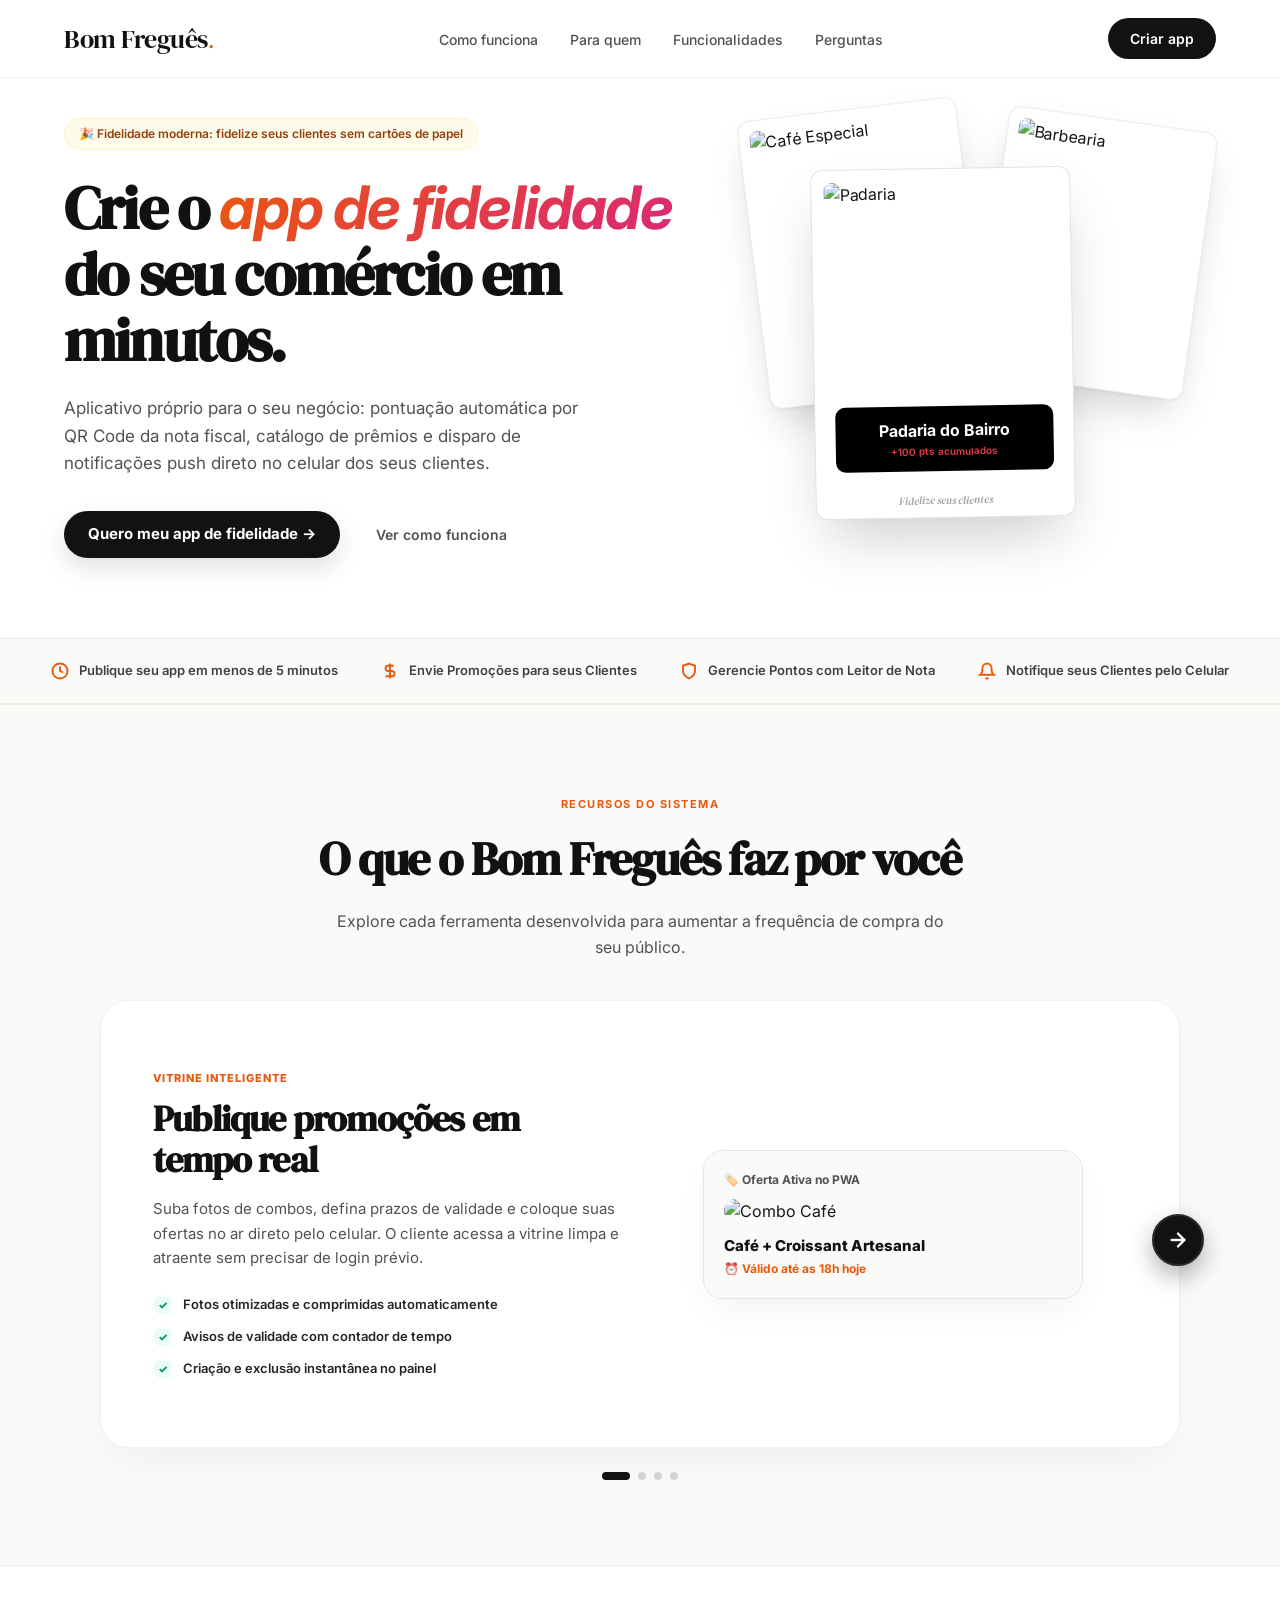
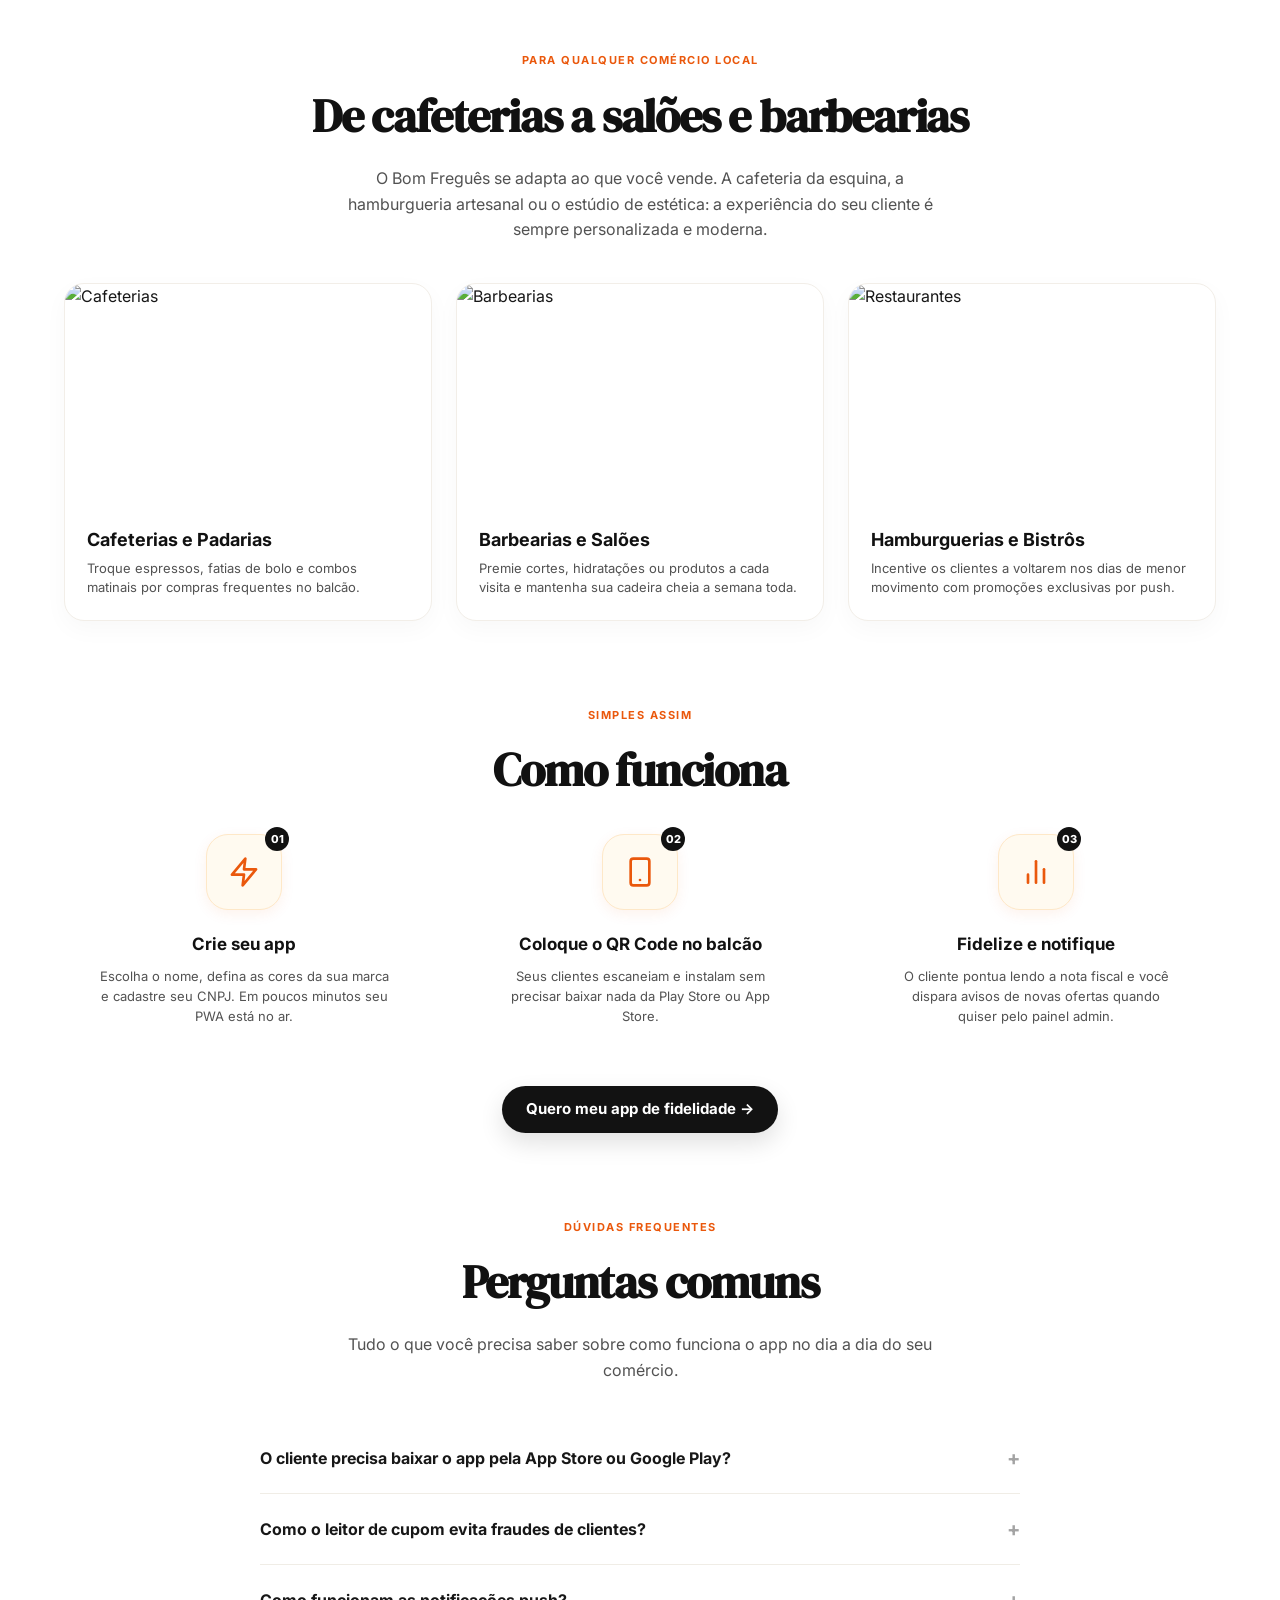
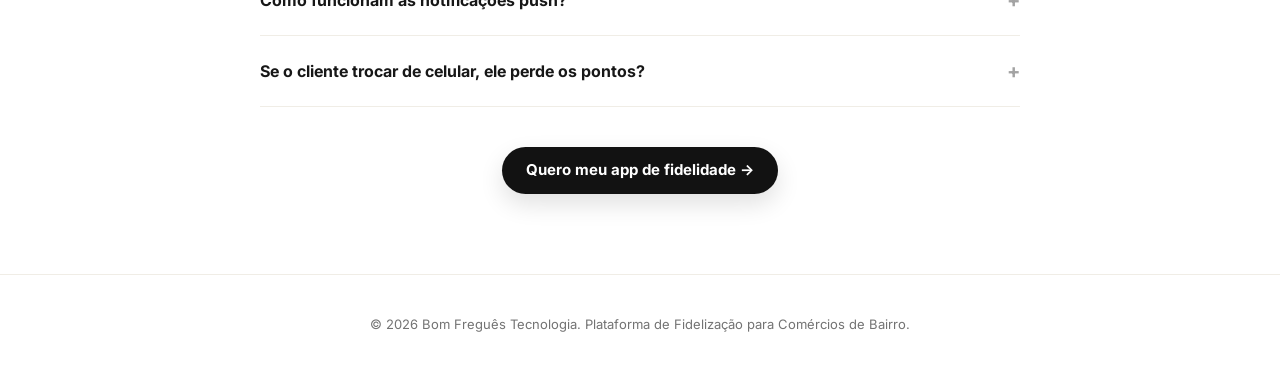
==== public/index.html @ 0c9c9f6c "Deploy inicial Bom Freguês" ====
<!DOCTYPE html>
<html lang="pt-BR">
<head>
  <meta charset="UTF-8">
  <meta name="viewport" content="width=device-width, initial-scale=1.0, maximum-scale=1.0, user-scalable=no">
  <title>Bom Freguês — Crie o app de fidelidade do seu comércio em minutos</title>

  <link rel="preconnect" href="https://fonts.googleapis.com">
  <link rel="preconnect" href="https://fonts.gstatic.com" crossorigin>
  <link href="https://fonts.googleapis.com/css2?family=DM+Serif+Display:ital@0;1&family=Inter:wght@400;500;600;700;800&display=swap" rel="stylesheet">

  <script src="https://cdnjs.cloudflare.com/ajax/libs/qrcodejs/1.0.0/qrcode.min.js"></script>

  <style>
    :root {
      --primary: #121212;
      --accent-gradient: linear-gradient(135deg, #ea580c 0%, #db2777 100%);
      --bg: #ffffff;
      --text: #171717;
      --muted: #525252;
      --border: #f0ede6;
      --card-border: #f2eee8;
    }

    * {
      box-sizing: border-box;
      margin: 0;
      padding: 0;
      font-family: 'Inter', -apple-system, BlinkMacSystemFont, sans-serif;
      -webkit-tap-highlight-color: transparent;
    }

    html {
      scroll-behavior: smooth;
    }

    body {
      background-color: var(--bg);
      color: var(--text);
      line-height: 1.5;
      overflow-x: hidden;
    }

    section, header, div[id] {
      scroll-margin-top: 95px;
    }

    /* Navbar Full Width */
    .navbar-wrapper {
      width: 100%;
      background: rgba(255, 255, 255, 0.96);
      backdrop-filter: blur(10px);
      -webkit-backdrop-filter: blur(10px);
      position: sticky;
      top: 0;
      z-index: 100;
      border-bottom: 1px solid rgba(240, 237, 230, 0.85);
    }

    .navbar {
      max-width: 1200px;
      margin: 0 auto;
      padding: 18px 24px;
      display: flex;
      align-items: center;
      justify-content: space-between;
    }

    .brand-logo {
      font-family: 'DM Serif Display', Georgia, serif;
      font-size: 26px;
      color: #111;
      text-decoration: none;
      letter-spacing: -0.5px;
    }

    .brand-dot {
      color: #ea580c;
    }

    .nav-links {
      display: flex;
      align-items: center;
      gap: 32px;
      list-style: none;
    }

    .nav-links a {
      text-decoration: none;
      font-size: 14px;
      color: #525252;
      font-weight: 500;
      transition: color 0.15s;
    }

    .nav-links a:hover {
      color: #000;
    }

    .nav-actions {
      display: flex;
      align-items: center;
      gap: 18px;
    }

    .btn-pill-dark {
      background: #121212;
      color: #ffffff;
      padding: 10px 22px;
      border-radius: 9999px;
      font-size: 14px;
      font-weight: 600;
      text-decoration: none;
      border: none;
      cursor: pointer;
      display: inline-flex;
      align-items: center;
      gap: 8px;
      transition: all 0.2s;
    }

    .btn-pill-dark:hover {
      background: #2a2a2a;
      transform: translateY(-1px);
    }

    /* Hero */
    .hero {
      max-width: 1200px;
      margin: 20px auto 60px;
      padding: 0 24px;
      display: grid;
      grid-template-columns: 1.15fr 0.85fr;
      gap: 40px;
      align-items: center;
    }

    .announcement-badge {
      display: inline-flex;
      align-items: center;
      gap: 8px;
      background: #fffbeb;
      border: 1px solid #fef3c7;
      padding: 6px 14px;
      border-radius: 9999px;
      font-size: 12px;
      color: #92400e;
      font-weight: 600;
      margin-bottom: 24px;
    }

    .hero-title {
      font-family: 'DM Serif Display', Georgia, serif;
      font-size: 60px;
      line-height: 1.1;
      color: #111;
      letter-spacing: -1.8px;
      margin-bottom: 22px;
    }

    .hero-title .gradient-italic {
      font-style: italic;
      background: var(--accent-gradient);
      -webkit-background-clip: text;
      -webkit-text-fill-color: transparent;
      padding-right: 4px;
    }

    .hero-sub {
      font-size: 17px;
      color: #525252;
      line-height: 1.6;
      margin-bottom: 34px;
      max-width: 520px;
    }

    .hero-ctas {
      display: flex;
      align-items: center;
      gap: 18px;
    }

    .btn-hero-primary {
      background: #121212;
      color: #ffffff;
      padding: 15px 28px;
      border-radius: 9999px;
      font-size: 15px;
      font-weight: 700;
      text-decoration: none;
      display: inline-flex;
      align-items: center;
      gap: 8px;
      box-shadow: 0 10px 24px rgba(0,0,0,0.12);
      transition: all 0.2s;
    }

    .btn-hero-primary:hover {
      background: #2a2a2a;
      transform: translateY(-2px);
    }

    .btn-hero-secondary {
      font-size: 14px;
      color: #525252;
      font-weight: 600;
      text-decoration: none;
    }

    .btn-hero-secondary:hover {
      color: #000;
    }

    /* Polaroids Hero */
    .hero-visual {
      position: relative;
      min-height: 480px;
      display: flex;
      align-items: center;
      justify-content: center;
    }

    .polaroid {
      background: #ffffff;
      padding: 10px 10px 28px 10px;
      border-radius: 12px;
      box-shadow: 0 20px 40px -10px rgba(0,0,0,0.18), 0 1px 3px rgba(0,0,0,0.06);
      border: 1px solid #f0ede8;
      position: absolute;
    }

    .polaroid img {
      width: 100%;
      height: 100%;
      object-fit: cover;
      border-radius: 8px;
      display: block;
    }

    .polaroid-1 {
      width: 220px;
      height: 290px;
      top: 10px;
      left: 10px;
      transform: rotate(-7deg);
      z-index: 1;
    }

    .polaroid-2 {
      width: 210px;
      height: 270px;
      top: 20px;
      right: 15px;
      transform: rotate(8deg);
      z-index: 2;
    }

    .polaroid-main {
      width: 260px;
      height: 350px;
      top: 70px;
      left: 70px;
      transform: rotate(-1deg);
      z-index: 3;
      padding: 12px 12px 34px 12px;
      border: 1px solid #e7e2db;
      box-shadow: 0 28px 60px -15px rgba(0,0,0,0.22);
    }

    .polaroid-main .polaroid-badge {
      position: absolute;
      bottom: 8px;
      left: 0;
      right: 0;
      text-align: center;
      font-size: 11px;
      font-family: 'DM Serif Display', Georgia, serif;
      font-style: italic;
      color: #a8a29e;
    }

    .polaroid-tag-overlay {
      position: absolute;
      bottom: 46px;
      left: 20px;
      right: 20px;
      background: #000000;
      color: #fff;
      padding: 12px;
      border-radius: 10px;
      text-align: center;
    }

    .polaroid-tag-overlay div:first-child {
      font-size: 16px;
      font-weight: 700;
    }

    .polaroid-tag-overlay div:last-child {
      font-size: 10px;
      color: #E23D47;
      margin-top: 2px;
      font-weight: 600;
    }

    /* Trust Bar */
    .trust-bar {
      border-top: 1px solid var(--border);
      border-bottom: 1px solid var(--border);
      background: #fafaf8;
      padding: 22px 24px;
    }

    .trust-inner {
      max-width: 1200px;
      margin: 0 auto;
      display: flex;
      justify-content: space-around;
      align-items: center;
      flex-wrap: wrap;
      gap: 20px;
    }

    .trust-item {
      display: flex;
      align-items: center;
      gap: 10px;
      font-size: 13px;
      font-weight: 600;
      color: #404040;
    }

    .trust-item svg {
      width: 18px;
      height: 18px;
      color: #ea580c;
    }

    /* Seções Gerais */
    .section-wrap {
      max-width: 1200px;
      margin: 80px auto;
      padding: 0 24px;
      text-align: center;
    }

    .section-tag {
      font-size: 11px;
      font-weight: 700;
      text-transform: uppercase;
      letter-spacing: 1.5px;
      color: #ea580c;
      margin-bottom: 12px;
      display: inline-block;
    }

    .section-title {
      font-family: 'DM Serif Display', Georgia, serif;
      font-size: 46px;
      letter-spacing: -1.2px;
      color: #111;
      margin-bottom: 16px;
    }

    .section-sub {
      font-size: 16px;
      color: #525252;
      max-width: 620px;
      margin: 0 auto 40px;
      line-height: 1.6;
    }

    /* ======================================================== */
    /* CARROSSEL COM SETA LATERAL DIREITA EM PRETO             */
    /* ======================================================== */
    .carousel-section {
      background: #fafaf8;
      border-top: 1px solid var(--border);
      border-bottom: 1px solid var(--border);
      padding: 85px 24px;
    }

    .carousel-container {
      max-width: 1080px;
      margin: 0 auto;
      position: relative;
    }

    /* Botão de seta fixado na lateral direita em preto chamativo */
    .arrow-btn-side-right {
      position: absolute;
      right: -24px;
      top: 50%;
      transform: translateY(-50%);
      width: 52px;
      height: 52px;
      border-radius: 50%;
      border: 2px solid #2a2a2a;
      background: #121212;
      color: #ffffff;
      display: flex;
      align-items: center;
      justify-content: center;
      cursor: pointer;
      z-index: 15;
      box-shadow: 0 10px 25px rgba(0,0,0,0.3);
      transition: all 0.2s cubic-bezier(0.16, 1, 0.3, 1);
    }

    .arrow-btn-side-right svg {
      width: 22px;
      height: 22px;
      stroke: #ffffff;
    }

    .arrow-btn-side-right:hover {
      background: #000000;
      transform: translateY(-50%) scale(1.08);
      box-shadow: 0 14px 30px rgba(0,0,0,0.4);
    }

    .carousel-viewport {
      overflow: hidden;
      border-radius: 28px;
      background: #ffffff;
      border: 1px solid var(--card-border);
      box-shadow: 0 20px 48px -15px rgba(0,0,0,0.06);
      touch-action: pan-y;
      cursor: grab;
    }

    .carousel-viewport:active {
      cursor: grabbing;
    }

    .carousel-track {
      display: flex;
      transition: transform 0.45s cubic-bezier(0.16, 1, 0.3, 1);
      width: 100%;
    }

    .carousel-slide {
      min-width: 100%;
      box-sizing: border-box;
      display: grid;
      grid-template-columns: 1fr 1fr;
      gap: 36px;
      padding: 56px 52px;
      align-items: center;
      text-align: left;
    }

    .slide-text-col {
      display: flex;
      flex-direction: column;
      justify-content: center;
    }

    .slide-badge-category {
      font-size: 11px;
      font-weight: 800;
      letter-spacing: 1px;
      text-transform: uppercase;
      color: #ea580c;
      margin-bottom: 12px;
      display: inline-flex;
      align-items: center;
      gap: 6px;
    }

    .slide-title {
      font-family: 'DM Serif Display', Georgia, serif;
      font-size: 36px;
      line-height: 1.15;
      color: #111;
      margin-bottom: 16px;
      letter-spacing: -0.8px;
    }

    .slide-desc {
      font-size: 15px;
      color: #525252;
      line-height: 1.65;
      margin-bottom: 24px;
    }

    .slide-points-list {
      list-style: none;
      display: flex;
      flex-direction: column;
      gap: 12px;
    }

    .slide-points-list li {
      font-size: 13px;
      color: #262626;
      font-weight: 600;
      display: flex;
      align-items: center;
      gap: 10px;
    }

    .slide-points-list li span.check-icon {
      width: 20px;
      height: 20px;
      border-radius: 50%;
      background: #ecfdf5;
      color: #059669;
      display: flex;
      align-items: center;
      justify-content: center;
      font-size: 11px;
      font-weight: 800;
      flex-shrink: 0;
    }

    .slide-visual-col {
      display: flex;
      align-items: center;
      justify-content: center;
    }

    .slide-mockup-frame {
      width: 100%;
      max-width: 380px;
      background: #fafaf8;
      border: 1px solid #e7e5e4;
      border-radius: 20px;
      padding: 20px;
      box-shadow: 0 16px 36px -8px rgba(0,0,0,0.06);
    }

    .mock-push-box {
      background: #ffffff;
      border: 1px solid #e5e5e5;
      border-radius: 14px;
      padding: 14px;
      box-shadow: 0 8px 20px rgba(0,0,0,0.06);
    }
    .mock-push-header {
      display: flex;
      align-items: center;
      justify-content: space-between;
      margin-bottom: 8px;
    }
    .mock-push-img {
      width: 100%;
      height: 140px;
      border-radius: 10px;
      object-fit: cover;
      margin-top: 8px;
    }

    .mock-ticket-box {
      background: #ffffff;
      border: 2px dashed #cbd5e1;
      border-radius: 14px;
      padding: 18px;
      text-align: center;
    }

    .mock-reward-item {
      display: flex;
      align-items: center;
      justify-content: space-between;
      background: #ffffff;
      border: 1px solid #e5e5e5;
      padding: 12px 14px;
      border-radius: 12px;
      margin-bottom: 10px;
    }

    .carousel-nav-bar {
      display: flex;
      align-items: center;
      justify-content: center;
      margin-top: 24px;
      padding: 0 10px;
    }

    .carousel-dots {
      display: flex;
      align-items: center;
      gap: 8px;
    }

    .dot-indicator {
      width: 8px;
      height: 8px;
      border-radius: 9999px;
      background: #d4d4d4;
      cursor: pointer;
      transition: all 0.25s ease;
    }

    .dot-indicator.active {
      width: 28px;
      background: #121212;
    }

    /* Segmentos */
    .segments-grid {
      display: grid;
      grid-template-columns: repeat(3, 1fr);
      gap: 24px;
      text-align: left;
    }

    .segment-card {
      border-radius: 20px;
      overflow: hidden;
      background: #fff;
      border: 1px solid var(--card-border);
      box-shadow: 0 8px 24px rgba(0,0,0,0.03);
      transition: transform 0.2s;
    }

    .segment-card:hover {
      transform: translateY(-4px);
    }

    .segment-img {
      width: 100%;
      height: 220px;
      object-fit: cover;
      display: block;
    }

    .segment-body {
      padding: 22px;
    }

    .segment-body h3 {
      font-size: 18px;
      font-weight: 700;
      margin-bottom: 6px;
      color: #111;
    }

    .segment-body p {
      font-size: 13px;
      color: #525252;
      line-height: 1.5;
    }

    /* Como Funciona com Ícones Vetoriais Sofisticados */
    .how-it-works-line {
      display: grid;
      grid-template-columns: repeat(3, 1fr);
      gap: 36px;
      margin-top: 30px;
      text-align: center;
    }

    .how-step {
      display: flex;
      flex-direction: column;
      align-items: center;
    }

    .step-box-icon {
      width: 76px;
      height: 76px;
      background: #fffaf0;
      border: 1px solid #fee8c8;
      border-radius: 22px;
      display: flex;
      align-items: center;
      justify-content: center;
      position: relative;
      margin-bottom: 22px;
      box-shadow: 0 4px 14px rgba(234, 88, 12, 0.08);
    }

    .step-box-icon svg {
      width: 32px;
      height: 32px;
      stroke: #ea580c;
    }

    .step-number {
      position: absolute;
      top: -8px;
      right: -8px;
      background: #111;
      color: #fff;
      font-size: 11px;
      font-weight: 800;
      width: 24px;
      height: 24px;
      border-radius: 50%;
      display: flex;
      align-items: center;
      justify-content: center;
    }

    .how-step h4 {
      font-size: 17px;
      font-weight: 700;
      color: #111;
      margin-bottom: 8px;
    }

    .how-step p {
      font-size: 13px;
      color: #525252;
      line-height: 1.55;
      max-width: 290px;
    }

    /* FAQ */
    .faq-container {
      max-width: 760px;
      margin: 0 auto;
      text-align: left;
    }

    .faq-item {
      border-bottom: 1px solid var(--border);
      padding: 20px 0;
    }

    .faq-question {
      display: flex;
      justify-content: space-between;
      align-items: center;
      font-size: 16px;
      font-weight: 700;
      color: #171717;
      cursor: pointer;
      user-select: none;
    }

    .faq-question span {
      font-size: 20px;
      color: #a3a3a3;
      transition: transform 0.2s;
    }

    .faq-answer {
      display: none;
      font-size: 14px;
      color: #525252;
      line-height: 1.6;
      margin-top: 10px;
    }

    .faq-item.active .faq-answer {
      display: block;
    }

    .faq-item.active .faq-question span {
      transform: rotate(45deg);
      color: #ea580c;
    }

    /* Setup / Cadastro */
    .setup-section {
      background: #000000;
      border-top: 1px solid var(--border);
      padding: 90px 24px;
    }

    .setup-box {
      max-width: 640px;
      margin: 0 auto;
      background: #ffffff;
      border-radius: 28px;
      border: 1px solid var(--card-border);
      padding: 44px;
      box-shadow: 0 20px 48px -15px rgba(0,0,0,0.06);
    }

    .form-group-item {
      margin-bottom: 20px;
    }

    .form-group-item label {
      display: block;
      font-size: 13px;
      font-weight: 700;
      color: #262626;
      margin-bottom: 8px;
    }

    .form-input {
      width: 100%;
      padding: 13px 16px;
      border: 1.5px solid #e5e5e5;
      background: #fafafa;
      border-radius: 12px;
      font-size: 14px;
      color: #171717;
      outline: none;
      transition: all 0.2s;
    }

    .form-input:focus {
      background: #ffffff;
      border-color: #171717;
    }

    .input-error-msg {
      font-size: 11px;
      color: #dc2626;
      font-weight: 600;
      margin-top: 5px;
      display: none;
    }

    /* Seletor Manual Amigável de Cores */
    .color-manual-grid {
      display: grid;
      grid-template-columns: repeat(3, 1fr);
      gap: 14px;
      margin-top: 6px;
    }

    .color-card-friendly {
      background: #fafafa;
      border: 1.5px solid #e5e5e5;
      border-radius: 16px;
      padding: 16px 12px;
      display: flex;
      flex-direction: column;
      align-items: center;
      gap: 10px;
      transition: border-color 0.2s, background 0.2s;
    }

    .color-card-friendly:focus-within {
      border-color: #171717;
      background: #ffffff;
    }

    .color-circle-button {
      width: 48px;
      height: 48px;
      border-radius: 50%;
      border: 3px solid #ffffff;
      box-shadow: 0 3px 10px rgba(0,0,0,0.15);
      cursor: pointer;
      position: relative;
      transition: transform 0.15s;
    }

    .color-circle-button:hover {
      transform: scale(1.06);
    }

    .color-input-popup {
      position: absolute;
      top: 0;
      left: 0;
      width: 100%;
      height: 100%;
      opacity: 0;
      cursor: pointer;
      border: none;
      padding: 0;
    }

    .color-role-text {
      font-size: 11px;
      font-weight: 700;
      color: #404040;
      text-align: center;
    }

    .color-hex-badge {
      width: 100%;
      border: 1px solid #e5e5e5;
      background: #ffffff;
      border-radius: 8px;
      padding: 6px;
      font-size: 12px;
      font-weight: 700;
      text-transform: uppercase;
      color: #171717;
      text-align: center;
      outline: none;
    }

    /* Botão Principal Sempre Preto */
    .btn-create-submit {
      width: 100%;
      background: #000000 !important;
      color: #ffffff !important;
      padding: 16px;
      border-radius: 9999px;
      font-size: 15px;
      font-weight: 700;
      border: none;
      cursor: pointer;
      display: flex;
      align-items: center;
      justify-content: center;
      gap: 10px;
      margin-top: 24px;
      transition: all 0.2s;
      box-shadow: 0 4px 14px rgba(0,0,0,0.12);
    }

    .btn-create-submit:hover:not(:disabled) {
      background: #2a2a2a !important;
      transform: translateY(-1px);
    }

    .btn-create-submit:disabled {
      cursor: not-allowed;
      opacity: 0.85;
      box-shadow: none;
      transform: none;
    }

    /* Sucesso */
    #box-sucesso-app {
      display: none;
      text-align: center;
    }

    .chip-saida {
      background: #f5f5f4;
      border: 1px solid #e7e5e4;
      padding: 14px;
      border-radius: 12px;
      text-align: left;
      margin-bottom: 12px;
    }

    .chip-saida a {
      color: #ea580c;
      font-weight: 700;
      font-size: 13px;
      word-break: break-all;
      text-decoration: none;
    }

    .site-footer {
      background: #ffffff;
      border-top: 1px solid var(--border);
      padding: 40px 24px;
      text-align: center;
      font-size: 13px;
      color: #737373;
    }

    @media (max-width: 960px) {
      .nav-links { display: none; }
      .hero { grid-template-columns: 1fr; text-align: center; gap: 40px; }
      .hero-title { font-size: 40px; }
      .hero-sub { margin-left: auto; margin-right: auto; }
      .hero-ctas { justify-content: center; }
      .hero-visual { min-height: 380px; }
      .polaroid-1 { width: 170px; height: 230px; }
      .polaroid-2 { width: 160px; height: 220px; }
      .polaroid-main { width: 210px; height: 290px; left: 50px; top: 40px; }
      
      .arrow-btn-side-right {
        right: 8px;
        width: 44px;
        height: 44px;
      }

      .carousel-slide {
        grid-template-columns: 1fr;
        padding: 36px 24px;
        gap: 28px;
      }
      .slide-title { font-size: 28px; }

      .segments-grid { grid-template-columns: 1fr; }
      .how-it-works-line { grid-template-columns: 1fr; gap: 30px; }
      .setup-box { padding: 26px 20px; }
      .color-manual-grid { grid-template-columns: 1fr; }
      .color-card-friendly { flex-direction: row; justify-content: space-between; padding: 12px 16px; }
      .color-hex-badge { width: 90px; }
    }

    /* Container */
    .hero-ctas {
      display: flex;
      gap: 12px;
    }

    /* Estilo comum para os dois botões */
    .btn-hero-primary,
    .btn-hero-secondary {
      display: inline-flex;       /* Permite alinhar o texto perfeitamente no centro */
      align-items: center;        /* Centraliza na vertical */
      justify-content: center;     /* Centraliza o texto e a seta na horizontal */
      width: fit-content;         /* Garante que não estique além do conteúdo */
      padding: 12px 24px;         /* Ajuste o espaçamento interno conforme seu layout */
      text-decoration: none;
    }

    /* Mobile: um embaixo do outro */
    @media (max-width: 640px) {
      .hero-ctas {
        flex-direction: column;
        align-items: center;      /* Evita o stretch padrão e centraliza os botões na tela */
      }

      .btn-hero-primary,
      .btn-hero-secondary {
        width: fit-content;       /* Força o botão a ter apenas o tamanho do conteúdo */
      }
    }
  </style>

  <script src="js/api.js"></script>
  <script src="js/theme.js"></script>
</head>
<body>

  <!-- Navbar Full Width -->
  <div class="navbar-wrapper">
    <nav class="navbar">
      <a href="#" class="brand-logo">
        Bom Freguês<span class="brand-dot">.</span>
      </a>

      <ul class="nav-links">
        <li><a href="#como-funciona">Como funciona</a></li>
        <li><a href="#para-quem">Para quem</a></li>
        <li><a href="#funcionalidades">Funcionalidades</a></li>
        <li><a href="#faq">Perguntas</a></li>
      </ul>

      <div class="nav-actions">
        <a href="./login.html" class="btn-pill-dark">Criar app</a>
      </div>
    </nav>
  </div>

  <!-- Hero Section -->
  <header class="hero">
    <div class="hero-content">
      <div class="announcement-badge">
        🎉 Fidelidade moderna: fidelize seus clientes sem cartões de papel
      </div>

      <h1 class="hero-title">
        Crie o <span class="gradient-italic">app de fidelidade</span> do seu comércio em minutos.
      </h1>

      <p class="hero-sub">
        Aplicativo próprio para o seu negócio: pontuação automática por QR Code da nota fiscal, catálogo de prêmios e disparo de notificações push direto no celular dos seus clientes.
      </p>

      <div class="hero-ctas">
        <a href="./login.html" class="btn-hero-primary">
          Quero meu app de fidelidade &rarr;
        </a>
        <a href="#como-funciona" class="btn-hero-secondary">
          Ver como funciona
        </a>
      </div>
    </div>

    <!-- Polaroids Hero -->
    <div class="hero-visual">
      <div class="polaroid polaroid-1">
        <img src="https://images.unsplash.com/photo-1509042239860-f550ce710b93?auto=format&fit=crop&w=600&q=80" alt="Café Especial">
      </div>
      <div class="polaroid polaroid-2">
        <img src="https://images.unsplash.com/photo-1503951914875-452162b0f3f1?auto=format&fit=crop&w=600&q=80" alt="Barbearia">
      </div>
      <div class="polaroid polaroid-main">
        <img src="https://images.unsplash.com/photo-1613946069412-38f7f1ff0b65?q=80&w=735&auto=format&fit=crop&ixlib=rb-4.1.0&ixid=M3wxMjA3fDB8MHxwaG90by1wYWdlfHx8fGVufDB8fHx8fA%3D%3D" alt="Padaria">
        <div class="polaroid-tag-overlay">
          <div>Padaria do Bairro</div>
          <div>+100 pts acumulados</div>
        </div>
        <div class="polaroid-badge">Fidelize seus clientes</div>
      </div>
    </div>
  </header>

  <!-- Trust Bar -->
  <section class="trust-bar" id="funcionalidades">
    <div class="trust-inner">
      <div class="trust-item">
        <svg viewBox="0 0 24 24" fill="none" stroke="currentColor" stroke-width="2.5"><circle cx="12" cy="12" r="10"/><polyline points="12 6 12 12 16 14"/></svg>
        Publique seu app em menos de 5 minutos
      </div>
      <div class="trust-item">
        <svg viewBox="0 0 24 24" fill="none" stroke="currentColor" stroke-width="2.5"><path d="M12 2v20M17 5H9.5a3.5 3.5 0 0 0 0 7h5a3.5 3.5 0 0 1 0 7H6"/></svg>
        Envie Promoções para seus Clientes
      </div>
      <div class="trust-item">
        <svg viewBox="0 0 24 24" fill="none" stroke="currentColor" stroke-width="2.5"><path d="M12 22s8-4 8-10V5l-8-3-8 3v7c0 6 8 10 8 10z"/></svg>
        Gerencie Pontos com Leitor de Nota
      </div>
      <div class="trust-item">
        <svg viewBox="0 0 24 24" fill="none" stroke="currentColor" stroke-width="2.5"><path d="M18 8A6 6 0 0 0 6 8c0 7-3 9-3 9h18s-3-2-3-9"/><path d="M13.73 21a2 2 0 0 1-3.46 0"/></svg>
        Notifique seus Clientes pelo Celular
      </div>
    </div>
  </section>

  <!-- SEÇÃO FUNCIONALIDADES COM CARROSSEL E SETA LATERAL DIREITA EM PRETO -->
  <section class="carousel-section">
    <div style="max-width: 1200px; margin: 0 auto; text-align: center;">
      <span class="section-tag">Recursos do Sistema</span>
      <h2 class="section-title">O que o Bom Freguês faz por você</h2>
      <p class="section-sub">
        Explore cada ferramenta desenvolvida para aumentar a frequência de compra do seu público.
      </p>

      <!-- Estrutura do Carrossel com Seta na Lateral Direita -->
      <div class="carousel-container">
        <button class="arrow-btn-side-right" onclick="proximoSlide()" title="Próximo Recurso">
          <svg viewBox="0 0 24 24" fill="none" stroke="currentColor" stroke-width="2.5" stroke-linecap="round" stroke-linejoin="round">
            <line x1="5" y1="12" x2="19" y2="12"></line>
            <polyline points="12 5 19 12 12 19"></polyline>
          </svg>
        </button>

        <div class="carousel-viewport" id="carouselViewport">
          <div class="carousel-track" id="carouselTrack">
            
            <!-- Slide 1: Promoções -->
            <div class="carousel-slide">
              <div class="slide-text-col">
                <span class="slide-badge-category">Vitrine Inteligente</span>
                <h3 class="slide-title">Publique promoções em tempo real</h3>
                <p class="slide-desc">
                  Suba fotos de combos, defina prazos de validade e coloque suas ofertas no ar direto pelo celular. O cliente acessa a vitrine limpa e atraente sem precisar de login prévio.
                </p>
                <ul class="slide-points-list">
                  <li><span class="check-icon">✓</span> Fotos otimizadas e comprimidas automaticamente</li>
                  <li><span class="check-icon">✓</span> Avisos de validade com contador de tempo</li>
                  <li><span class="check-icon">✓</span> Criação e exclusão instantânea no painel</li>
                </ul>
              </div>
              <div class="slide-visual-col">
                <div class="slide-mockup-frame">
                  <div style="font-size:12px; font-weight:700; color:#525252; margin-bottom:10px;">🏷️ Oferta Ativa no PWA</div>
                  <img src="https://images.unsplash.com/photo-1517256064527-09c73fc73e38?auto=format&fit=crop&w=400&q=80" style="width:100%; height:160px; object-fit:cover; border-radius:12px;" alt="Combo Café">
                  <div style="margin-top:12px;">
                    <div style="font-size:15px; font-weight:800; color:#111;">Café + Croissant Artesanal</div>
                    <div style="font-size:12px; color:#ea580c; font-weight:700; margin-top:2px;">⏰ Válido até as 18h hoje</div>
                  </div>
                </div>
              </div>
            </div>

            <!-- Slide 2: Prêmios -->
            <div class="carousel-slide">
              <div class="slide-text-col">
                <span class="slide-badge-category">Fidelização Ativa</span>
                <h3 class="slide-title">Catálogo de recompensas personalizável</h3>
                <p class="slide-desc">
                  Defina quais itens o cliente ganha ao acumular pontos. De um café expresso a um desconto de alto valor, o cliente acompanha a barra de progresso dele e resgata com 1 toque no balcão.
                </p>
                <ul class="slide-points-list">
                  <li><span class="check-icon">✓</span> Pontuação justa e configurada pelo lojista</li>
                  <li><span class="check-icon">✓</span> Resgate seguro com confirmação na tela do atendente</li>
                  <li><span class="check-icon">✓</span> Histórico de pontos protegido e unificado por CPF</li>
                </ul>
              </div>
              <div class="slide-visual-col">
                <div class="slide-mockup-frame">
                  <div style="font-size:12px; font-weight:700; color:#525252; margin-bottom:12px;">🎁 Resgate de Itens</div>
                  <div class="mock-reward-item">
                    <div>
                      <div style="font-size:13px; font-weight:700; color:#111;">Cappuccino Grande</div>
                      <div style="font-size:11px; color:#ea580c; font-weight:700;">80 pontos</div>
                    </div>
                    <span style="background:#fef3c7; color:#92400e; font-size:11px; font-weight:700; padding:4px 8px; border-radius:6px;">Resgatar</span>
                  </div>
                  <div class="mock-reward-item">
                    <div>
                      <div style="font-size:13px; font-weight:700; color:#111;">Fatia de Torta Holandesa</div>
                      <div style="font-size:11px; color:#ea580c; font-weight:700;">140 pontos</div>
                    </div>
                    <span style="background:#f5f5f4; color:#a8a29e; font-size:11px; font-weight:700; padding:4px 8px; border-radius:6px;">Faltam 40 pts</span>
                  </div>
                </div>
              </div>
            </div>

            <!-- Slide 3: Leitor NFC-e -->
            <div class="carousel-slide">
              <div class="slide-text-col">
                <span class="slide-badge-category">Tecnologia Anti-Fraude</span>
                <h3 class="slide-title">Pontos por QR Code de cupom fiscal</h3>
                <p class="slide-desc">
                  Chega de carimbos fáceis de falsificar. O cliente usa a câmera do próprio celular para escanear a nota que recebeu na compra. O sistema confere se a nota pertence à sua loja e credita a pontuação.
                </p>
                <ul class="slide-points-list">
                  <li><span class="check-icon">✓</span> Validação automática com o CNPJ do seu estabelecimento</li>
                  <li><span class="check-icon">✓</span> Trava rígida: cada nota só pode ser pontuada 1 única vez</li>
                  <li><span class="check-icon">✓</span> Sem necessidade de leitor físico ou scanner extra no balcão</li>
                </ul>
              </div>
              <div class="slide-visual-col">
                <div class="slide-mockup-frame">
                  <div class="mock-ticket-box">
                    <div style="font-size:24px; margin-bottom:6px;">📷</div>
                    <div style="font-size:14px; font-weight:800; color:#111;">Câmera do Cliente</div>
                    <div style="font-size:11px; color:#525252; margin:6px 0 12px;">Enquadre o QR Code do cupom da compra</div>
                    <div style="background:#ecfdf5; border:1px solid #bbf7d0; color:#065f46; font-size:12px; font-weight:700; padding:8px; border-radius:8px;">
                      ✓ Cupom verificado (+100 pts)
                    </div>
                  </div>
                </div>
              </div>
            </div>

            <!-- Slide 4: Push Notifications -->
            <div class="carousel-slide">
              <div class="slide-text-col">
                <span class="slide-badge-category">Comunicação Direta</span>
                <h3 class="slide-title">Notificações push na tela de bloqueio</h3>
                <p class="slide-desc">
                  O maior diferencial de um app nativo, agora no seu PWA. Dispare novidades e promoções relâmpago que chegam como alerta com imagem na tela de bloqueio do celular de quem já comprou com você.
                </p>
                <ul class="slide-points-list">
                  <li><span class="check-icon">✓</span> Push exclusivo: você não divide audiência com outros comércios</li>
                  <li><span class="check-icon">✓</span> Envio com foto grande de alta conversão</li>
                  <li><span class="check-icon">✓</span> Taxa de abertura muito superior a e-mails ou panfletos</li>
                </ul>
              </div>
              <div class="slide-visual-col">
                <div class="slide-mockup-frame">
                  <div class="mock-push-box">
                    <div class="mock-push-header">
                      <span style="font-size:11px; font-weight:800; color:#111;">🔥 SEU COMÉRCIO</span>
                      <span style="font-size:10px; color:#a3a3a3;">Agora</span>
                    </div>
                    <div style="font-size:13px; font-weight:800; color:#171717;">Festival de Doces neste fim de semana!</div>
                    <div style="font-size:11px; color:#525252; margin-top:2px;">Venha conferir nossos lançamentos e acumule pontos em dobro.</div>
                    <img class="mock-push-img" src="https://images.unsplash.com/photo-1509042239860-f550ce710b93?auto=format&fit=crop&w=400&q=80" alt="Push Preview">
                  </div>
                </div>
              </div>
            </div>

          </div>
        </div>

        <!-- Indicadores de bolinha centralizados -->
        <div class="carousel-nav-bar">
          <div class="carousel-dots" id="carouselDots">
            <span class="dot-indicator active" onclick="irParaSlide(0)"></span>
            <span class="dot-indicator" onclick="irParaSlide(1)"></span>
            <span class="dot-indicator" onclick="irParaSlide(2)"></span>
            <span class="dot-indicator" onclick="irParaSlide(3)"></span>
          </div>
        </div>
      </div>
    </div>
  </section>

  <!-- Para Quem -->
  <section class="section-wrap" id="para-quem">
    <span class="section-tag">Para Qualquer Comércio Local</span>
    <h2 class="section-title">De cafeterias a salões e barbearias</h2>
    <p class="section-sub">
      O Bom Freguês se adapta ao que você vende. A cafeteria da esquina, a hamburgueria artesanal ou o estúdio de estética: a experiência do seu cliente é sempre personalizada e moderna.
    </p>

    <div class="segments-grid">
      <div class="segment-card">
        <img class="segment-img" src="https://images.unsplash.com/photo-1559925393-8be0ec4767c8?auto=format&fit=crop&w=700&q=80" alt="Cafeterias">
        <div class="segment-body">
          <h3>Cafeterias e Padarias</h3>
          <p>Troque espressos, fatias de bolo e combos matinais por compras frequentes no balcão.</p>
        </div>
      </div>

      <div class="segment-card">
        <img class="segment-img" src="https://images.unsplash.com/photo-1585747860715-2ba37e788b70?auto=format&fit=crop&w=700&q=80" alt="Barbearias">
        <div class="segment-body">
          <h3>Barbearias e Salões</h3>
          <p>Premie cortes, hidratações ou produtos a cada visita e mantenha sua cadeira cheia a semana toda.</p>
        </div>
      </div>

      <div class="segment-card">
        <img class="segment-img" src="https://images.unsplash.com/photo-1550547660-d9450f859349?auto=format&fit=crop&w=700&q=80" alt="Restaurantes">
        <div class="segment-body">
          <h3>Hamburguerias e Bistrôs</h3>
          <p>Incentive os clientes a voltarem nos dias de menor movimento com promoções exclusivas por push.</p>
        </div>
      </div>
    </div>
  </section>

  <!-- Como Funciona com Ícones Vetoriais Sofisticados -->
  <section class="section-wrap" id="como-funciona">
    <span class="section-tag">Simples Assim</span>
    <h2 class="section-title">Como funciona</h2>

    <div class="how-it-works-line">
      <!-- Passo 1: Ícone de Setup / Criação -->
      <div class="how-step">
        <div class="step-box-icon">
          <svg viewBox="0 0 24 24" fill="none" stroke="currentColor" stroke-width="2" stroke-linecap="round" stroke-linejoin="round">
            <path d="M13 2L3 14h9l-1 8 10-12h-9l1-8z"></path>
          </svg>
          <span class="step-number">01</span>
        </div>
        <h4>Crie seu app</h4>
        <p>Escolha o nome, defina as cores da sua marca e cadastre seu CNPJ. Em poucos minutos seu PWA está no ar.</p>
      </div>

      <!-- Passo 2: Ícone de Compartilhar / QR Code -->
      <div class="how-step">
        <div class="step-box-icon">
          <svg viewBox="0 0 24 24" fill="none" stroke="currentColor" stroke-width="2" stroke-linecap="round" stroke-linejoin="round">
            <rect x="5" y="2" width="14" height="20" rx="2" ry="2"></rect>
            <line x1="12" y1="18" x2="12.01" y2="18"></line>
          </svg>
          <span class="step-number">02</span>
        </div>
        <h4>Coloque o QR Code no balcão</h4>
        <p>Seus clientes escaneiam e instalam sem precisar baixar nada da Play Store ou App Store.</p>
      </div>

      <!-- Passo 3: Ícone de Fidelidade / Crescimento -->
      <div class="how-step">
        <div class="step-box-icon">
          <svg viewBox="0 0 24 24" fill="none" stroke="currentColor" stroke-width="2" stroke-linecap="round" stroke-linejoin="round">
            <path d="M18 20V10"></path>
            <path d="M12 20V4"></path>
            <path d="M6 20v-6"></path>
          </svg>
          <span class="step-number">03</span>
        </div>
        <h4>Fidelize e notifique</h4>
        <p>O cliente pontua lendo a nota fiscal e você dispara avisos de novas ofertas quando quiser pelo painel admin.</p>
      </div>
    </div>
    <div style="text-align:center; margin-top:60px;">
        <a href="./login.html" class="btn-hero-primary">
          Quero meu app de fidelidade &rarr;
        </a>
      </div>
  </section>

  <!-- FAQ (Perguntas Frequentes) -->
  <section class="section-wrap" id="faq">
    <span class="section-tag">Dúvidas Frequentes</span>
    <h2 class="section-title">Perguntas comuns</h2>
    <p class="section-sub">Tudo o que você precisa saber sobre como funciona o app no dia a dia do seu comércio.</p>

    <div class="faq-container">
      <div class="faq-item">
        <div class="faq-question" onclick="toggleFaq(this)">
          O cliente precisa baixar o app pela App Store ou Google Play?
          <span>+</span>
        </div>
        <div class="faq-answer">
          Não! O Bom Freguês é um PWA (Progressive Web App). O cliente só aponta a câmera para o QR Code do balcão e adiciona o app à tela inicial com apenas um toque, sem ocupar espaço no celular nem exigir senhas de lojas de aplicativo.
        </div>
      </div>

      <div class="faq-item">
        <div class="faq-question" onclick="toggleFaq(this)">
          Como o leitor de cupom evita fraudes de clientes?
          <span>+</span>
        </div>
        <div class="faq-answer">
          O leitor possui proteção anti-fraude integrada: o sistema valida se a compra pertence ao seu comércio e impede automaticamente que o mesmo cupom fiscal seja registrado mais de uma vez.
        </div>
      </div>

      <div class="faq-item">
        <div class="faq-question" onclick="toggleFaq(this)">
          Como funcionam as notificações push?
          <span>+</span>
        </div>
        <div class="faq-answer">
          Quando o cliente autoriza os avisos no app dele, ele fica inscrito exclusivamente para a sua loja. Pelo seu painel administrativo, ao publicar uma nova promoção, o sistema envia uma notificação na tela de bloqueio com o título, descrição e foto do produto apenas para os seus clientes.
        </div>
      </div>

      <div class="faq-item">
        <div class="faq-question" onclick="toggleFaq(this)">
          Se o cliente trocar de celular, ele perde os pontos?
          <span>+</span>
        </div>
        <div class="faq-answer">
          Não. O cliente pode vincular o CPF dele ao saldo com facilidade a qualquer momento. Ao abrir o app em outro aparelho e digitar o mesmo CPF, o saldo anterior é resgatado automaticamente.
        </div>
      </div>
      <div style="text-align:center; margin-top:40px;">
        <a href="./login.html" class="btn-hero-primary">
          Quero meu app de fidelidade &rarr;
        </a>
      </div>
    </div>
  </section>
  
  <!-- Footer -->
  <footer class="site-footer">
    <p>© 2026 Bom Freguês Tecnologia. Plataforma de Fidelização para Comércios de Bairro.</p>
  </footer>

  <script>
    let cores = {
      cor1: '#121212',
      cor2: '#fef3c7',
      cor3: '#ea580c'
    };
    let logoB64 = null;

    // FAQ Accordion
    function toggleFaq(el) {
      el.parentElement.classList.toggle('active');
    }

    // Cores: Sincronização Caixa de Seleção / Hexadecimal
    function atualizarCor(chave, valor) {
      cores[chave] = valor;
      document.getElementById(`fill-${chave}`).style.backgroundColor = valor;
      document.getElementById(`hex-${chave}`).value = valor.toUpperCase();
    }

    function atualizarHex(chave, valor) {
      if (!valor.startsWith('#')) valor = '#' + valor;
      if (/^#[0-9A-Fa-f]{6}$/.test(valor)) {
        cores[chave] = valor;
        document.getElementById(`fill-${chave}`).style.backgroundColor = valor;
        document.getElementById(`pick-${chave}`).value = valor;
      }
    }

    // Limpeza de CNPJ
    function limparCNPJ(input) {
      input.value = input.value.replace(/\D/g, '').slice(0, 14);
      validarFormulario();
    }

    // Slug a partir do nome
    function gerarSlug(texto) {
      return texto.toLowerCase()
        .normalize("NFD").replace(/[\u0300-\u036f]/g, "")
        .replace(/[^a-z0-9]/g, "-")
        .replace(/-+/g, "-")
        .replace(/^-|-$/g, "");
    }

    // Validação em Tempo Real para Liberar o Botão
    function validarFormulario() {
      const nome = document.getElementById('setup-nome').value.trim();
      const cnpj = document.getElementById('setup-cnpj').value.trim();
      const senha = document.getElementById('setup-senha').value;
      const confirma = document.getElementById('setup-confirma-senha').value;
      const btn = document.getElementById('btn-submit-app');

      const erroCnpj = document.getElementById('erro-cnpj');
      const erroSenha = document.getElementById('erro-senha');

      let valido = true;

      if (nome.length < 2) {
        valido = false;
      }

      if (cnpj.length !== 14) {
        valido = false;
        if (cnpj.length > 0) erroCnpj.style.display = 'block';
        else erroCnpj.style.display = 'none';
      } else {
        erroCnpj.style.display = 'none';
      }

      if (senha.length < 4) {
        valido = false;
      }

      if (senha !== confirma) {
        valido = false;
        if (confirma.length > 0) erroSenha.style.display = 'block';
        else erroSenha.style.display = 'none';
      } else {
        erroSenha.style.display = 'none';
      }

      btn.disabled = !valido;
    }

    // ==========================================
    // LÓGICA DO CARROSSEL DE RECURSOS
    // ==========================================
    let slideAtual = 0;
    const totalSlides = 4;
    const track = document.getElementById('carouselTrack');
    const dots = document.querySelectorAll('.dot-indicator');

    function irParaSlide(index) {
      slideAtual = index;
      if (slideAtual < 0) slideAtual = totalSlides - 1;
      if (slideAtual >= totalSlides) slideAtual = 0;

      track.style.transform = `translateX(-${slideAtual * 100}%)`;
      dots.forEach((d, i) => d.classList.toggle('active', i === slideAtual));
    }

    function proximoSlide() {
      irParaSlide(slideAtual + 1);
    }

    function slideAnterior() {
      irParaSlide(slideAtual - 1);
    }

    // Swipe e Drag no Carrossel
    const viewport = document.getElementById('carouselViewport');
    let startX = 0;
    let isDragging = false;

    viewport.addEventListener('mousedown', (e) => {
      isDragging = true;
      startX = e.pageX;
    });

    viewport.addEventListener('mouseup', (e) => {
      if (!isDragging) return;
      isDragging = false;
      const diff = e.pageX - startX;
      if (diff < -50) proximoSlide();
      if (diff > 50) slideAnterior();
    });

    viewport.addEventListener('touchstart', (e) => {
      startX = e.touches[0].clientX;
    }, { passive: true });

    viewport.addEventListener('touchend', (e) => {
      const diff = e.changedTouches[0].clientX - startX;
      if (diff < -50) proximoSlide();
      if (diff > 50) slideAnterior();
    }, { passive: true });

    async function carregarLogo(e) {
      const file = e.target.files[0];
      if (!file) return;
      try {
        logoB64 = await comprimirImagemParaBase64(file, 600, 0.85);
      } catch (err) {
        alert("Erro ao processar logotipo: " + err.message);
      }
    }

    // Cadastro
    async function cadastrarLojaSaaS(e) {
      e.preventDefault();
      const btn = document.getElementById('btn-submit-app');
      const nome = document.getElementById('setup-nome').value.trim();
      const slug = gerarSlug(nome);
      const cnpj = document.getElementById('setup-cnpj').value.trim();
      const senha = document.getElementById('setup-senha').value;
      const confirma = document.getElementById('setup-confirma-senha').value;

      if (!slug) {
        alert("Digite um nome válido para o comércio.");
        return;
      }

      if (cnpj.length !== 14) {
        alert("O CNPJ deve conter exatamente 14 números.");
        return;
      }

      if (senha !== confirma) {
        alert("As senhas digitadas não conferem.");
        return;
      }

      btn.disabled = true;
      btn.innerText = "Configurando seu aplicativo...";

      try {
        const payload = {
          nome_fantasia: nome,
          slug: slug,
          cnpj: cnpj,
          senha_admin: senha,
          cor_primaria: cores.cor1,
          cor_secundaria: cores.cor2,
          cor_destaque: cores.cor3,
          logo_base64: logoB64
        };

        await Api.cadastrarTenant(payload);

        const basePath = window.location.pathname.replace('cadastro.html', '');
        const urlCliente = `${window.location.origin}${basePath}index.html?loja=${slug}`;
        const urlAdmin = `${window.location.origin}${basePath}admin.html?loja=${slug}`;

        document.getElementById('out-link-cliente').href = urlCliente;
        document.getElementById('out-link-cliente').innerText = urlCliente;

        document.getElementById('out-link-admin').href = urlAdmin;
        document.getElementById('out-link-admin').innerText = urlAdmin;

        document.getElementById('qr-out-box').innerHTML = "";
        new QRCode(document.getElementById('qr-out-box'), {
          text: urlCliente,
          width: 128,
          height: 128,
          colorDark: "#171717",
          colorLight: "#ffffff",
          correctLevel: QRCode.CorrectLevel.H
        });

        document.getElementById('form-box-wrapper').style.display = 'none';
        document.getElementById('box-sucesso-app').style.display = 'block';
      } catch (err) {
        alert("Erro: " + err.message);
      } finally {
        btn.disabled = false;
        btn.innerText = "Criar meu app de fidelidade →";
      }
    }
  </script>
</body>
</html>
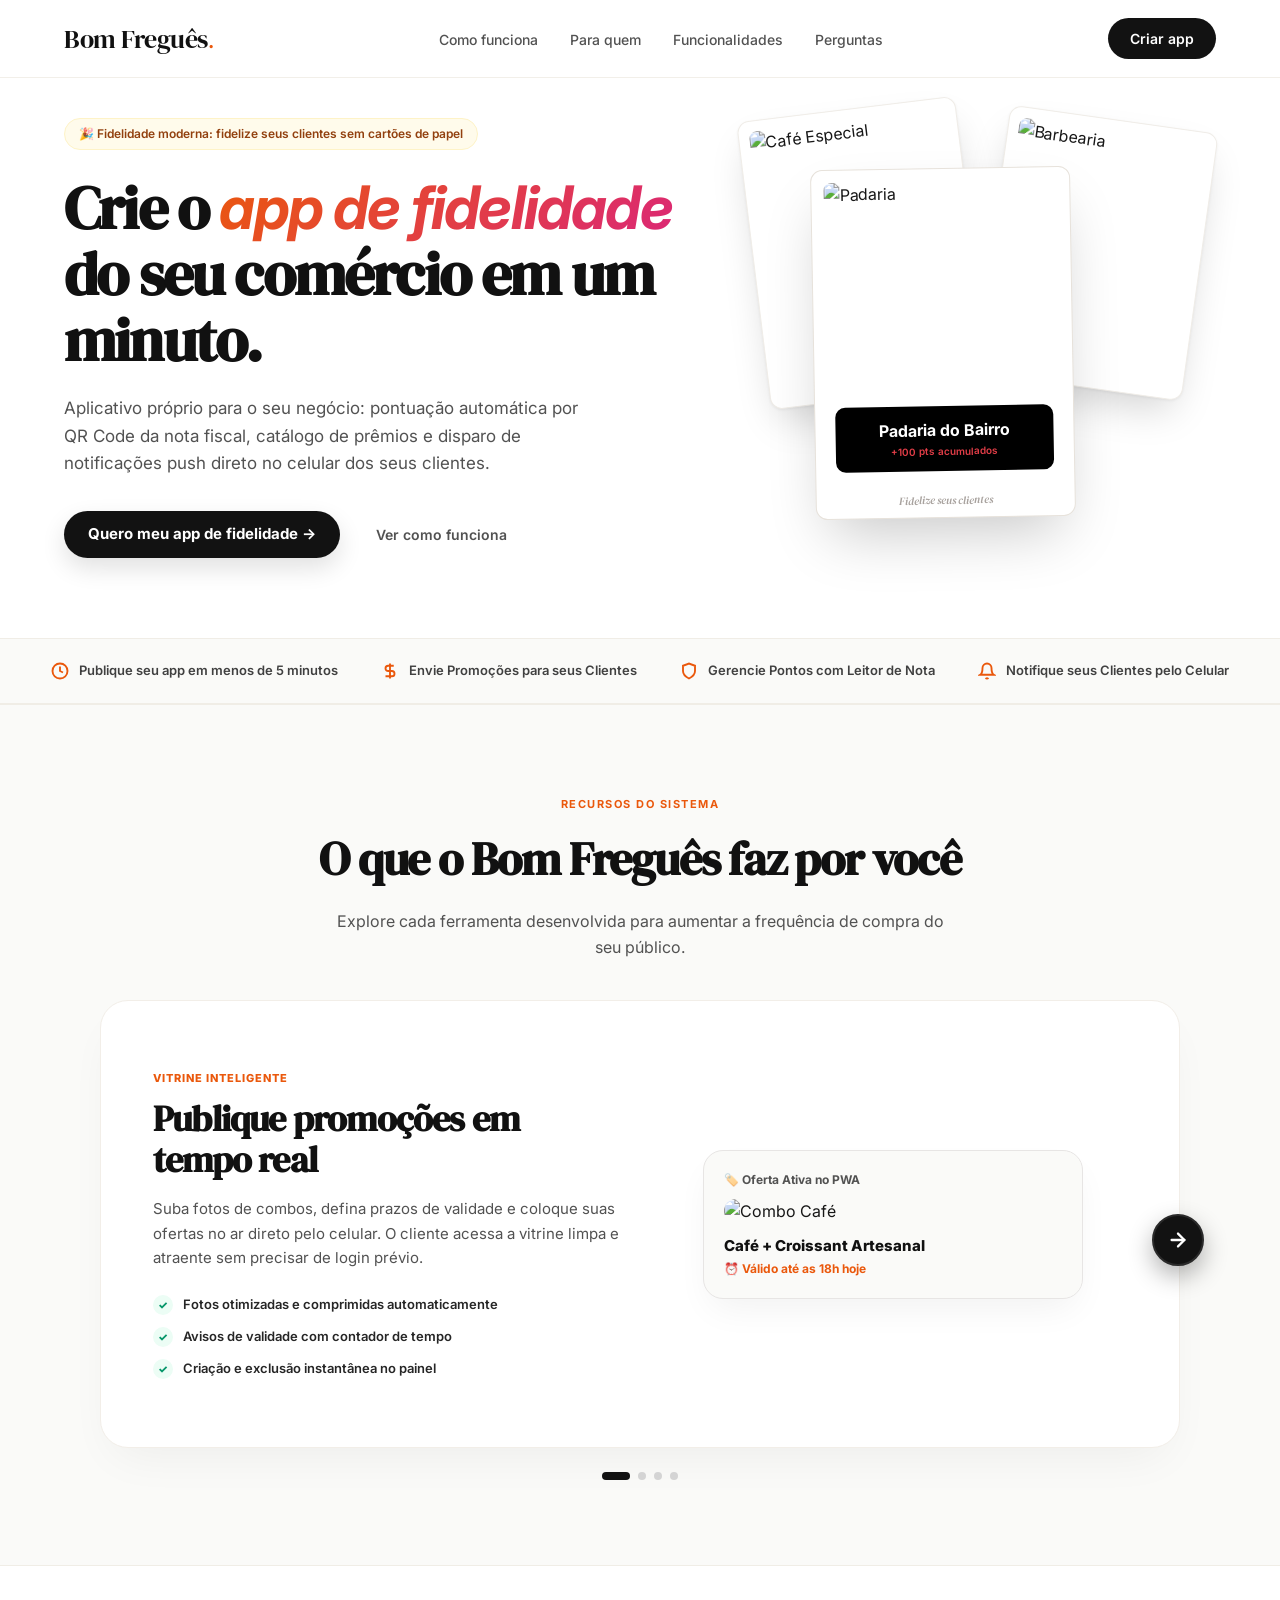
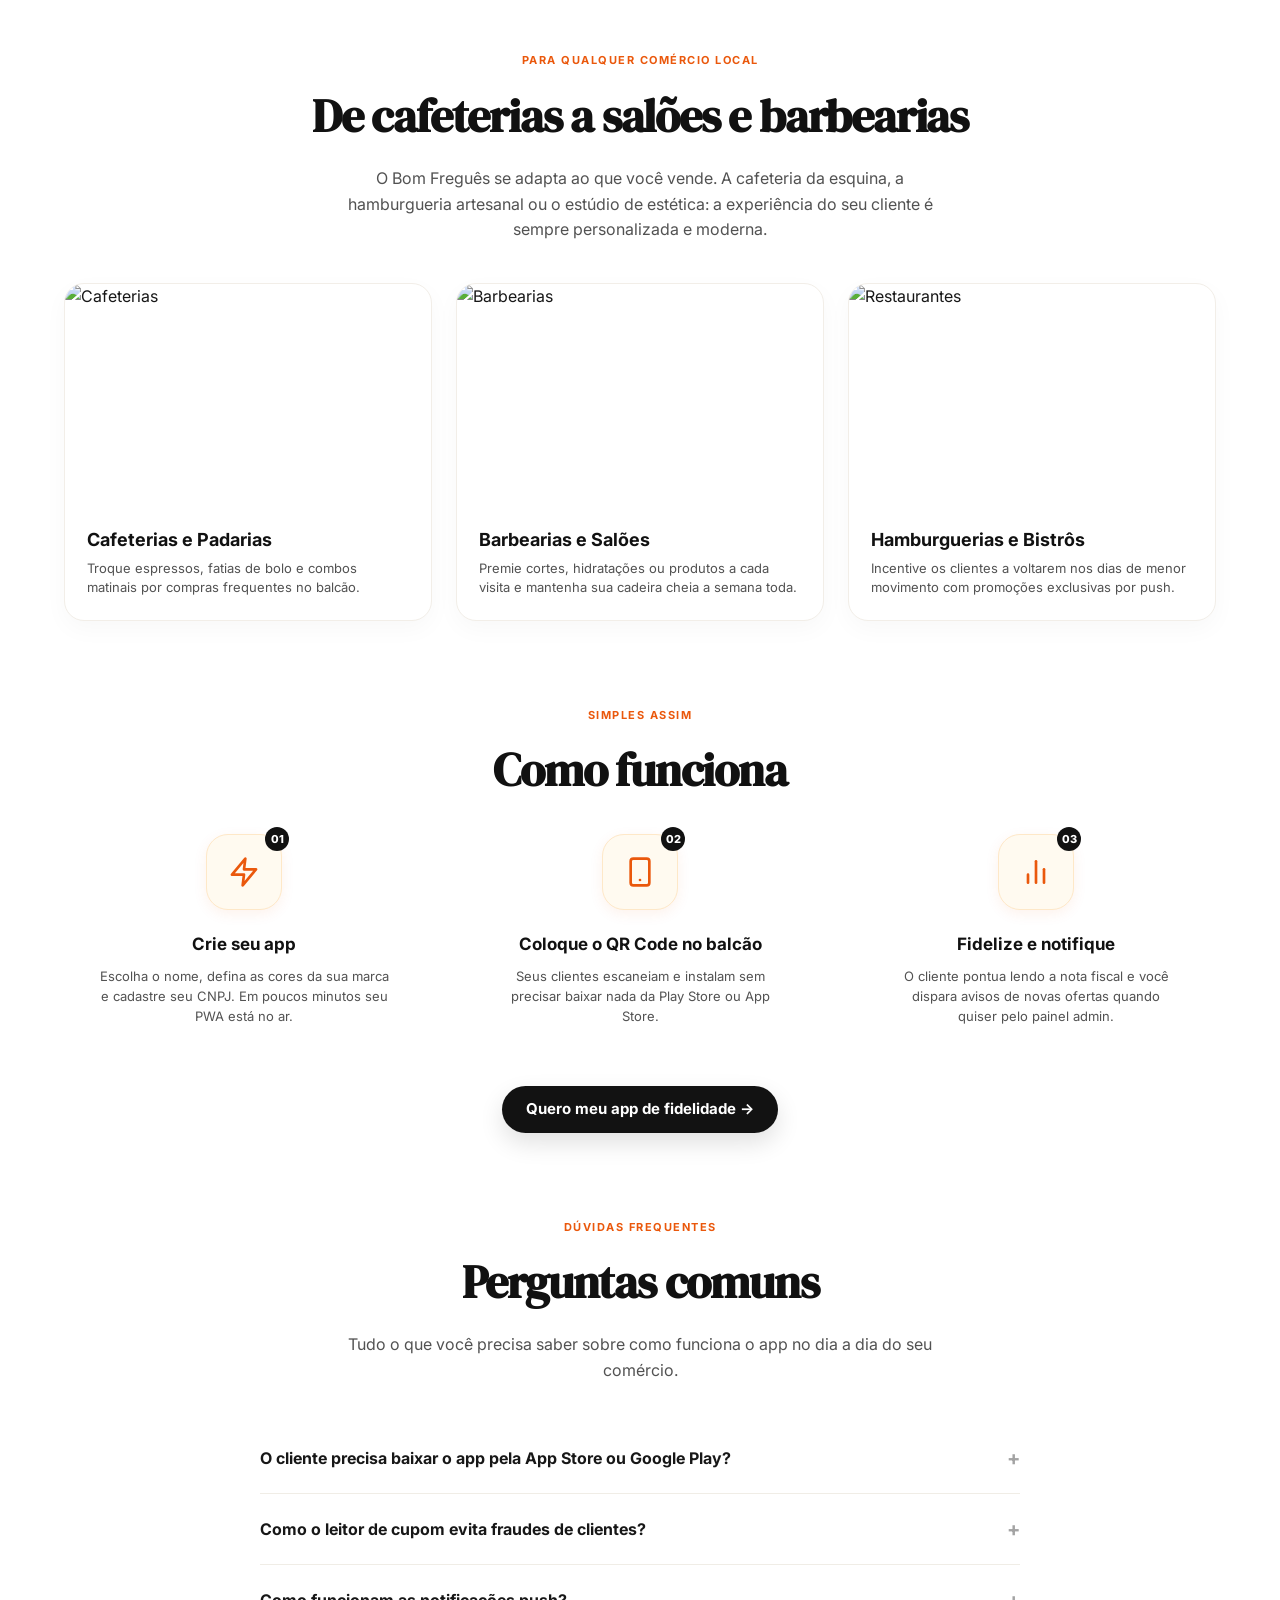
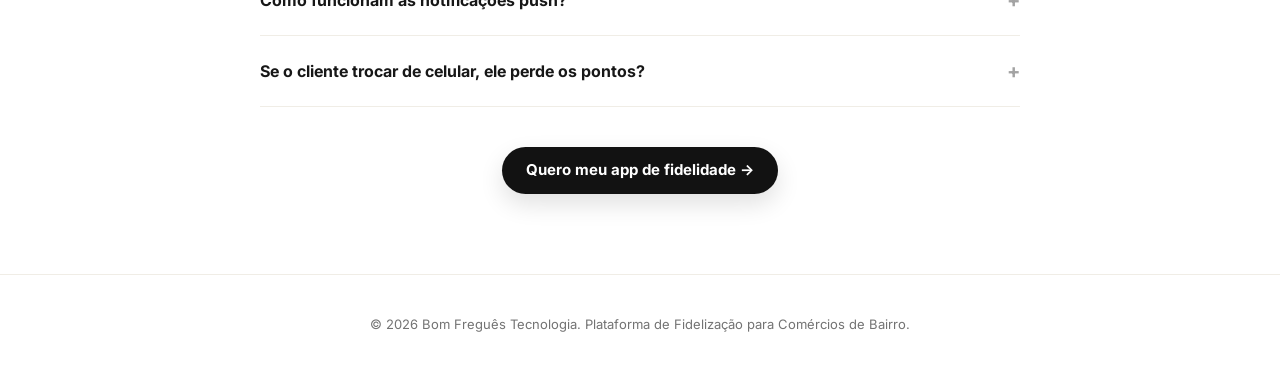
==== commit fd48cb2e: "Deploy inicial Bom Fregues sem segredos" ====
--- a/public/index.html
+++ b/public/index.html
@@ -162,6 +162,7 @@
       font-style: italic;
       background: var(--accent-gradient);
       -webkit-background-clip: text;
+      background-clip: text;
       -webkit-text-fill-color: transparent;
       padding-right: 4px;
     }
@@ -947,7 +948,7 @@
 
     @media (max-width: 960px) {
       .nav-links { display: none; }
-      .hero { grid-template-columns: 1fr; text-align: center; gap: 40px; }
+      .hero { grid-template-columns: 1fr; gap: 40px; }
       .hero-title { font-size: 40px; }
       .hero-sub { margin-left: auto; margin-right: auto; }
       .hero-ctas { justify-content: center; }
@@ -1041,7 +1042,7 @@
       </div>
 
       <h1 class="hero-title">
-        Crie o <span class="gradient-italic">app de fidelidade</span> do seu comércio em minutos.
+        Crie o <span class="gradient-italic">app de fidelidade</span> do seu comércio em um minuto.
       </h1>
 
       <p class="hero-sub">
